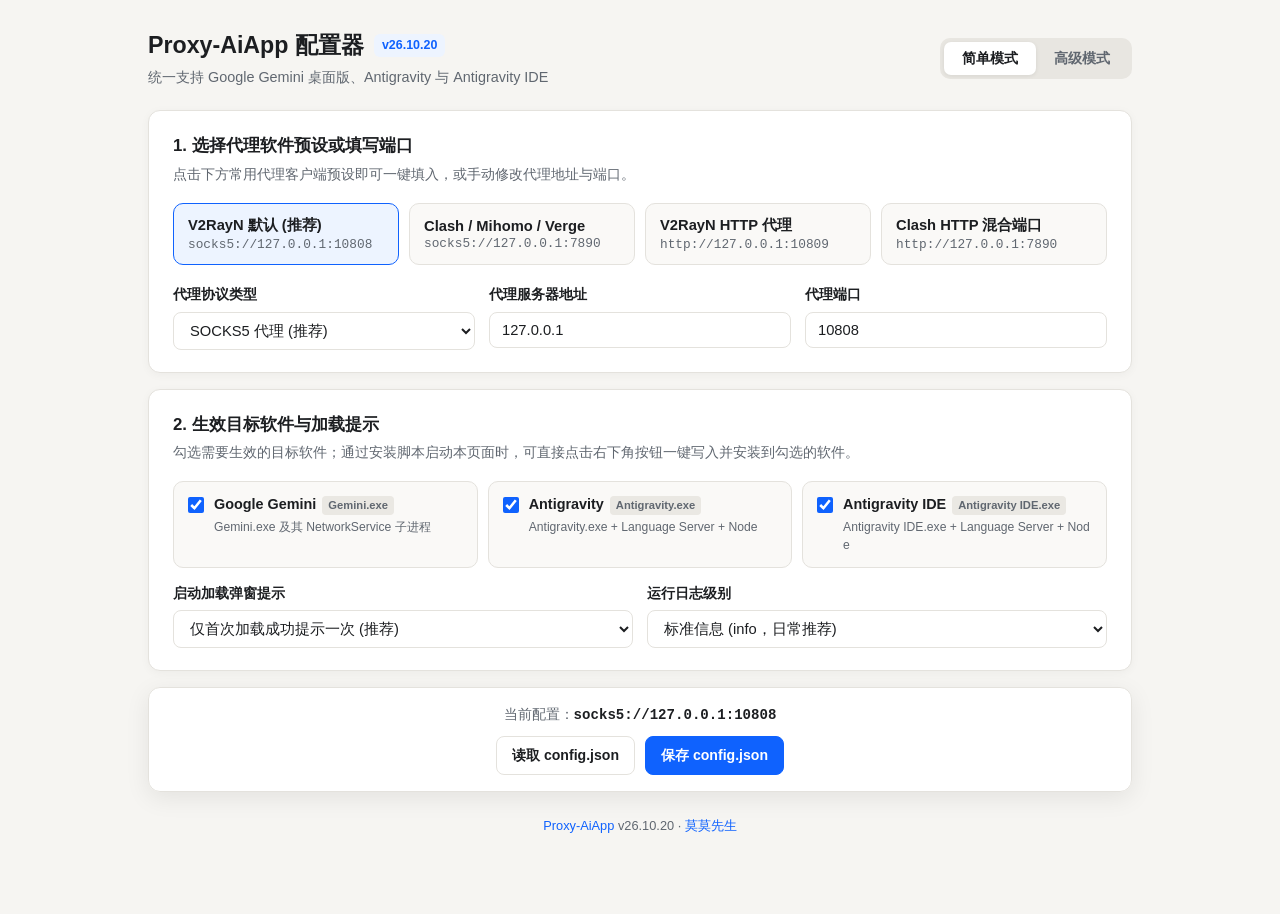
==== resources/config-web/index.html @ a036801f "first commit" ====
<!DOCTYPE html>
<html lang="zh-CN">
<head>
  <meta charset="UTF-8">
  <meta name="viewport" content="width=device-width, initial-scale=1.0">
  <title>Proxy-AiApp 配置器 v26.10.20</title>
  <style>
    :root {
      --bg: #f6f5f2;
      --card: #ffffff;
      --border: #e4e2dd;
      --text: #1c1e21;
      --muted: #606770;
      --accent: #0f62fe;
      --accent-hover: #0043ce;
      --accent-soft: #edf4ff;
      --success: #198038;
      --success-bg: #defbe6;
      --warn: #b28600;
      --radius: 12px;
      --shadow: 0 2px 10px rgba(0, 0, 0, 0.04);
    }

    * {
      box-sizing: border-box;
      margin: 0;
      padding: 0;
    }

    body {
      font-family: -apple-system, BlinkMacSystemFont, "Segoe UI", "Microsoft YaHei", sans-serif;
      background: var(--bg);
      color: var(--text);
      line-height: 1.5;
      padding: 28px 16px 80px;
    }

    .container {
      max-width: 984px;
      margin: 0 auto;
    }

    /* 顶部栏 */
    .header {
      display: flex;
      flex-wrap: wrap;
      align-items: center;
      justify-content: space-between;
      gap: 16px;
      margin-bottom: 22px;
    }

    .title-group h1 {
      font-size: 1.45rem;
      font-weight: 700;
      display: flex;
      align-items: center;
      gap: 10px;
    }

    .badge {
      font-size: 0.78rem;
      font-weight: 600;
      padding: 2px 8px;
      border-radius: 6px;
      background: var(--accent-soft);
      color: var(--accent);
    }

    .badge-online {
      font-size: 0.76rem;
      font-weight: 600;
      padding: 2px 9px;
      border-radius: 6px;
      background: var(--success-bg);
      color: var(--success);
      display: none;
    }

    .title-group p {
      color: var(--muted);
      font-size: 0.9rem;
      margin-top: 4px;
    }

    /* 模式切换按钮组 */
    .mode-switch {
      display: inline-flex;
      background: #e8e6e1;
      padding: 4px;
      border-radius: 10px;
    }

    .mode-btn {
      border: none;
      background: transparent;
      color: var(--muted);
      font-size: 0.9rem;
      font-weight: 600;
      padding: 7px 18px;
      border-radius: 7px;
      cursor: pointer;
      transition: all 0.15s ease;
    }

    .mode-btn.active {
      background: var(--card);
      color: var(--text);
      box-shadow: 0 1px 4px rgba(0, 0, 0, 0.08);
    }

    /* 卡片通用 */
    .card {
      background: var(--card);
      border: 1px solid var(--border);
      border-radius: var(--radius);
      padding: 22px 24px;
      margin-bottom: 16px;
      box-shadow: var(--shadow);
    }

    .card-title {
      font-size: 1.05rem;
      font-weight: 700;
      margin-bottom: 6px;
      display: flex;
      align-items: center;
      justify-content: space-between;
    }

    .card-desc {
      font-size: 0.86rem;
      color: var(--muted);
      margin-bottom: 18px;
    }

    /* 一键预设网格 */
    .preset-grid {
      display: grid;
      grid-template-columns: repeat(auto-fit, minmax(175px, 1fr));
      gap: 10px;
      margin-bottom: 20px;
    }

    .preset-item {
      border: 1.5px solid var(--border);
      border-radius: 10px;
      padding: 12px 14px;
      cursor: pointer;
      background: #faf9f7;
      transition: all 0.15s ease;
      text-align: left;
    }

    .preset-item:hover {
      border-color: var(--accent);
      background: var(--accent-soft);
    }

    .preset-item.active {
      border-color: var(--accent);
      background: var(--accent-soft);
    }

    .preset-name {
      font-weight: 700;
      font-size: 0.92rem;
      color: var(--text);
    }

    .preset-detail {
      font-size: 0.8rem;
      color: var(--muted);
      margin-top: 2px;
      font-family: ui-monospace, SFMono-Regular, Consolas, monospace;
    }

    /* 表单布局 */
    .form-grid {
      display: grid;
      grid-template-columns: repeat(auto-fit, minmax(200px, 1fr));
      gap: 14px;
    }

    .field {
      display: flex;
      flex-direction: column;
      gap: 6px;
    }

    .field label {
      font-size: 0.85rem;
      font-weight: 600;
      color: var(--text);
    }

    .field input,
    .field select,
    .field textarea {
      width: 100%;
      padding: 9px 12px;
      border: 1px solid var(--border);
      border-radius: 8px;
      font-size: 0.92rem;
      background: #fff;
      color: var(--text);
      outline: none;
      transition: border-color 0.15s ease;
    }

    .field input:focus,
    .field select:focus,
    .field textarea:focus {
      border-color: var(--accent);
    }

    /* 目标应用勾选框 */
    .app-grid {
      display: grid;
      grid-template-columns: repeat(auto-fit, minmax(220px, 1fr));
      gap: 10px;
    }

    .app-check {
      display: flex;
      align-items: flex-start;
      gap: 10px;
      padding: 12px 14px;
      border: 1px solid var(--border);
      border-radius: 10px;
      background: #faf9f7;
      cursor: pointer;
      user-select: none;
    }

    .app-check input[type="checkbox"] {
      margin-top: 3px;
      width: 16px;
      height: 16px;
      accent-color: var(--accent);
    }

    .app-check-title {
      font-size: 0.9rem;
      font-weight: 600;
      display: flex;
      align-items: center;
      gap: 6px;
      flex-wrap: wrap;
    }

    .install-tag {
      font-size: 0.7rem;
      font-weight: 600;
      padding: 1px 6px;
      border-radius: 4px;
      background: #eae8e3;
      color: var(--muted);
    }

    .install-tag.installed {
      background: var(--success-bg);
      color: var(--success);
    }

    .app-check-sub {
      font-size: 0.76rem;
      color: var(--muted);
      margin-top: 2px;
      word-break: break-all;
    }

    /* 底部操作栏 */
    .action-bar {
      position: sticky;
      bottom: 14px;
      background: rgba(255, 255, 255, 0.96);
      backdrop-filter: blur(8px);
      border: 1px solid var(--border);
      border-radius: var(--radius);
      padding: 16px 24px;
      display: flex;
      flex-direction: column;
      align-items: center;
      justify-content: center;
      text-align: center;
      gap: 10px;
      box-shadow: 0 6px 24px rgba(0, 0, 0, 0.08);
      z-index: 20;
    }

    .status-text {
      font-size: 0.88rem;
      color: var(--muted);
    }

    .status-text strong {
      color: var(--text);
      font-family: ui-monospace, SFMono-Regular, Consolas, monospace;
    }

    .btn-group {
      display: flex;
      flex-wrap: wrap;
      align-items: center;
      justify-content: center;
      gap: 10px;
    }

    .btn {
      border: 1px solid var(--border);
      background: #ffffff;
      color: var(--text);
      font-size: 0.88rem;
      font-weight: 600;
      padding: 9px 15px;
      border-radius: 8px;
      cursor: pointer;
      transition: all 0.15s ease;
    }

    .btn:hover {
      background: #f3f1ed;
    }

    .btn-primary {
      background: var(--accent);
      border-color: var(--accent);
      color: #ffffff;
    }

    .btn-primary:hover {
      background: var(--accent-hover);
    }

    .btn-success {
      background: var(--success);
      border-color: var(--success);
      color: #ffffff;
    }

    .btn-success:hover {
      background: #0e6027;
    }

    .advanced-only {
      display: none;
    }

    body.mode-advanced .advanced-only {
      display: block;
    }

    .json-area {
      width: 100%;
      padding: 12px 14px;
      border: 1px solid var(--border);
      border-radius: 8px;
      background: #faf9f7;
      color: var(--text);
      outline: none;
      font-family: ui-monospace, SFMono-Regular, Consolas, monospace;
      font-size: 0.84rem;
      min-height: 240px;
      resize: vertical;
      line-height: 1.5;
    }

    .toast {
      position: fixed;
      top: 20px;
      right: 20px;
      background: #1e293b;
      color: #ffffff;
      padding: 10px 18px;
      border-radius: 8px;
      font-size: 0.86rem;
      opacity: 0;
      pointer-events: none;
      transform: translateY(-8px);
      transition: all 0.2s ease;
      z-index: 100;
    }

    .toast.show {
      opacity: 1;
      transform: translateY(0);
    }

    .footer {
      margin-top: 24px;
      text-align: center;
      font-size: 0.8rem;
      color: var(--muted);
    }

    .footer a {
      color: var(--accent);
      text-decoration: none;
    }
  </style>
</head>
<body>
  <div class="container">
    <div class="header">
      <div class="title-group">
        <h1>
          Proxy-AiApp 配置器
          <span class="badge">v26.10.20</span>
          <span class="badge-online" id="localBridgeBadge">本地直写服务已连接</span>
        </h1>
        <p id="subHeaderText">统一支持 Google Gemini 桌面版、Antigravity 与 Antigravity IDE</p>
      </div>
      <div class="mode-switch">
        <button type="button" class="mode-btn active" id="btnSimple" onclick="setMode('simple')">简单模式</button>
        <button type="button" class="mode-btn" id="btnAdvanced" onclick="setMode('advanced')">高级模式</button>
      </div>
    </div>

    <!-- 第一步：代理服务器设置（简单/高级共用） -->
    <div class="card">
      <div class="card-title">1. 选择代理软件预设或填写端口</div>
      <div class="card-desc">点击下方常用代理客户端预设即可一键填入，或手动修改代理地址与端口。</div>

      <div class="preset-grid">
        <button type="button" class="preset-item active" id="preset-v2ray-socks" onclick="applyPreset('socks5', '127.0.0.1', 10808, 'preset-v2ray-socks')">
          <div class="preset-name">V2RayN 默认 (推荐)</div>
          <div class="preset-detail">socks5://127.0.0.1:10808</div>
        </button>
        <button type="button" class="preset-item" id="preset-clash-socks" onclick="applyPreset('socks5', '127.0.0.1', 7890, 'preset-clash-socks')">
          <div class="preset-name">Clash / Mihomo / Verge</div>
          <div class="preset-detail">socks5://127.0.0.1:7890</div>
        </button>
        <button type="button" class="preset-item" id="preset-v2ray-http" onclick="applyPreset('http', '127.0.0.1', 10809, 'preset-v2ray-http')">
          <div class="preset-name">V2RayN HTTP 代理</div>
          <div class="preset-detail">http://127.0.0.1:10809</div>
        </button>
        <button type="button" class="preset-item" id="preset-clash-http" onclick="applyPreset('http', '127.0.0.1', 7890, 'preset-clash-http')">
          <div class="preset-name">Clash HTTP 混合端口</div>
          <div class="preset-detail">http://127.0.0.1:7890</div>
        </button>
      </div>

      <div class="form-grid">
        <div class="field">
          <label for="proxyType">代理协议类型</label>
          <select id="proxyType" onchange="onFormChange()">
            <option value="socks5">SOCKS5 代理 (推荐)</option>
            <option value="http">HTTP 代理 (支持 CONNECT)</option>
          </select>
        </div>
        <div class="field">
          <label for="proxyHost">代理服务器地址</label>
          <input type="text" id="proxyHost" value="127.0.0.1" placeholder="127.0.0.1" oninput="onFormChange()">
        </div>
        <div class="field">
          <label for="proxyPort">代理端口</label>
          <input type="number" id="proxyPort" value="10808" min="1" max="65535" oninput="onFormChange()">
        </div>
      </div>
    </div>

    <!-- 第二步：生效目标与提示行为 -->
    <div class="card">
      <div class="card-title">2. 生效目标软件与加载提示</div>
      <div class="card-desc">勾选需要生效的目标软件；通过安装脚本启动本页面时，可直接点击右下角按钮一键写入并安装到勾选的软件。</div>

      <div class="app-grid" style="margin-bottom: 16px;">
        <label class="app-check">
          <input type="checkbox" id="chkGemini" checked onchange="onTargetCheckChange()">
          <div>
            <div class="app-check-title">
              Google Gemini
              <span class="install-tag" id="tagGemini">Gemini.exe</span>
            </div>
            <div class="app-check-sub" id="subGemini">Gemini.exe 及其 NetworkService 子进程</div>
          </div>
        </label>
        <label class="app-check">
          <input type="checkbox" id="chkAntigravity" checked onchange="onTargetCheckChange()">
          <div>
            <div class="app-check-title">
              Antigravity
              <span class="install-tag" id="tagAntigravity">Antigravity.exe</span>
            </div>
            <div class="app-check-sub" id="subAntigravity">Antigravity.exe + Language Server + Node</div>
          </div>
        </label>
        <label class="app-check">
          <input type="checkbox" id="chkAntigravityIde" checked onchange="onTargetCheckChange()">
          <div>
            <div class="app-check-title">
              Antigravity IDE
              <span class="install-tag" id="tagAntigravityIde">Antigravity IDE.exe</span>
            </div>
            <div class="app-check-sub" id="subAntigravityIde">Antigravity IDE.exe + Language Server + Node</div>
          </div>
        </label>
      </div>

      <div class="form-grid">
        <div class="field">
          <label for="uiNotify">启动加载弹窗提示</label>
          <select id="uiNotify" onchange="onFormChange()">
            <option value="once">仅首次加载成功提示一次 (推荐)</option>
            <option value="none">静默运行 (成功时不弹窗)</option>
            <option value="always">每次启动软件都弹窗提示</option>
          </select>
        </div>
        <div class="field">
          <label for="logLevel">运行日志级别</label>
          <select id="logLevel" onchange="onFormChange()">
            <option value="info">标准信息 (info，日常推荐)</option>
            <option value="debug">详细调试 (debug，排查问题时开启)</option>
            <option value="warn">仅警告与错误 (warn)</option>
            <option value="error">仅错误 (error)</option>
          </select>
        </div>
      </div>
    </div>

    <!-- 高级模式专属：协议策略与 FakeIP -->
    <div class="card advanced-only">
      <div class="card-title">3. 网络协议策略与 FakeIP (高级)</div>
      <div class="card-desc">默认已针对 Gemini 与 Antigravity 调优：开启 FakeIP 并阻断 QUIC(UDP) 以强制稳定走 TCP 代理隧道。</div>

      <div class="form-grid">
        <div class="field">
          <label for="fakeIpEnabled">FakeIP 虚拟域名映射</label>
          <select id="fakeIpEnabled" onchange="onFormChange()">
            <option value="true">开启 (推荐，防 DNS 污染并按域名分流)</option>
            <option value="false">关闭</option>
          </select>
        </div>
        <div class="field">
          <label for="fakeIpCidr">FakeIP 地址池网段</label>
          <input type="text" id="fakeIpCidr" value="198.18.0.0/15" oninput="onFormChange()">
        </div>
        <div class="field">
          <label for="udpMode">UDP / QUIC 处理策略</label>
          <select id="udpMode" onchange="onFormChange()">
            <option value="block">阻断 UDP 迫使回退 TCP (block，推荐最稳)</option>
            <option value="auto">自动 (SOCKS5 尝试 UDP Associate)</option>
            <option value="proxy">强制走 SOCKS5 UDP 代理 (proxy)</option>
            <option value="direct">UDP 直连 (direct)</option>
          </select>
        </div>
        <div class="field">
          <label for="ipv6Mode">IPv6 处理策略</label>
          <select id="ipv6Mode" onchange="onFormChange()">
            <option value="block">阻止纯 IPv6 连接防泄漏 (block，推荐)</option>
            <option value="proxy">IPv6 走代理 (proxy)</option>
            <option value="direct">IPv6 直连 (direct)</option>
          </select>
        </div>
        <div class="field">
          <label for="dnsMode">DNS (53 端口) 策略</label>
          <select id="dnsMode" onchange="onFormChange()">
            <option value="direct">直连并配合 FakeIP 拦截 (direct，推荐)</option>
            <option value="proxy">53 端口走代理 (proxy)</option>
          </select>
        </div>
        <div class="field">
          <label for="allowedPorts">允许走代理的目标端口 (逗号分隔)</label>
          <input type="text" id="allowedPorts" value="80, 443" placeholder="80, 443 (留空表示全部端口)" oninput="onFormChange()">
        </div>
      </div>
    </div>

    <!-- 高级模式专属：超时与进程列表 -->
    <div class="card advanced-only">
      <div class="card-title">4. 超时控制与目标进程列表 (高级)</div>
      <div class="card-desc">一行一个进程名，子进程注入器会按此列表自动注入代理 Hook。</div>

      <div class="form-grid" style="margin-bottom: 14px;">
        <div class="field">
          <label for="connectTimeout">连接超时 (毫秒)</label>
          <input type="number" id="connectTimeout" value="5000" min="500" max="60000" oninput="onFormChange()">
        </div>
        <div class="field">
          <label for="sendTimeout">发送超时 (毫秒)</label>
          <input type="number" id="sendTimeout" value="5000" min="500" max="60000" oninput="onFormChange()">
        </div>
        <div class="field">
          <label for="recvTimeout">接收超时 (毫秒)</label>
          <input type="number" id="recvTimeout" value="5000" min="500" max="60000" oninput="onFormChange()">
        </div>
      </div>

      <div class="field">
        <label for="targetProcesses">目标进程列表 (每行一个可执行文件名)</label>
        <textarea id="targetProcesses" rows="6" class="json-area" style="min-height: 130px;" oninput="onFormChange()"></textarea>
      </div>
    </div>

    <!-- 高级模式专属：JSON 实时预览 -->
    <div class="card advanced-only">
      <div class="card-title">5. config.json 实时预览</div>
      <div class="card-desc">可以直接复制下方内容保存到应用目录的 config.json 中。</div>
      <textarea id="jsonPreview" class="json-area" readonly></textarea>
    </div>

    <!-- 底部操作栏 -->
    <div class="action-bar">
      <div class="status-text">
        当前配置：<strong id="summaryText">socks5://127.0.0.1:10808</strong>
      </div>
      <div class="btn-group">
        <input type="file" id="fileInput" accept=".json,application/json" style="display:none" onchange="onFileSelected(event)">
        <button type="button" class="btn" id="btnOpenFile" onclick="openConfigFile()">读取 config.json</button>
        <button type="button" class="btn btn-primary" id="btnSaveOnly" onclick="saveConfigFile()">保存 config.json</button>
        <button type="button" class="btn btn-success" id="btnSaveAndInstall" style="display:none" onclick="saveAndInstall()">保存并一键安装到勾选软件</button>
      </div>
    </div>

    <div class="footer">
      <a href="https://github.com/hcllmsx/proxy-aiapp" target="_blank" rel="noopener">Proxy-AiApp</a> v26.10.20 · <a href="https://space.bilibili.com/255947051" target="_blank" rel="noopener">莫莫先生</a>
    </div>
  </div>

  <div class="toast" id="toast">已保存</div>

  <script>
    let currentFileHandle = null;
    let extraConfigState = null;
    let hasLocalBackend = false;

    const DEFAULT_PROCESSES = [
      "Antigravity.exe",
      "Antigravity IDE.exe",
      "Gemini.exe",
      "language_server_windows_x64.exe",
      "language_server.exe",
      "node.exe",
      "agy.exe"
    ];

    function showToast(msg) {
      const el = document.getElementById('toast');
      el.textContent = msg;
      el.classList.add('show');
      clearTimeout(showToast._timer);
      showToast._timer = setTimeout(() => el.classList.remove('show'), 2600);
    }

    function setMode(mode) {
      const isAdv = mode === 'advanced';
      document.body.classList.toggle('mode-advanced', isAdv);
      document.getElementById('btnSimple').classList.toggle('active', !isAdv);
      document.getElementById('btnAdvanced').classList.toggle('active', isAdv);
    }

    function applyPreset(type, host, port, presetId) {
      document.getElementById('proxyType').value = type;
      document.getElementById('proxyHost').value = host;
      document.getElementById('proxyPort').value = port;
      document.querySelectorAll('.preset-item').forEach(btn => {
        btn.classList.toggle('active', btn.id === presetId);
      });
      onFormChange();
    }

    function syncPresetHighlight() {
      const type = document.getElementById('proxyType').value;
      const host = document.getElementById('proxyHost').value.trim();
      const port = Number(document.getElementById('proxyPort').value);
      const map = {
        'socks5:127.0.0.1:10808': 'preset-v2ray-socks',
        'socks5:127.0.0.1:7890': 'preset-clash-socks',
        'http:127.0.0.1:10809': 'preset-v2ray-http',
        'http:127.0.0.1:7890': 'preset-clash-http'
      };
      const activeId = map[`${type}:${host}:${port}`] || '';
      document.querySelectorAll('.preset-item').forEach(btn => {
        btn.classList.toggle('active', btn.id === activeId);
      });
    }

    function onTargetCheckChange() {
      const lines = document.getElementById('targetProcesses').value
        .split(/\r?\n/)
        .map(s => s.trim())
        .filter(Boolean);
      const set = new Set(lines);

      const toggleProc = (checked, name) => {
        for (const item of Array.from(set)) {
          if (item.toLowerCase() === name.toLowerCase()) set.delete(item);
        }
        if (checked) set.add(name);
      };

      toggleProc(document.getElementById('chkGemini').checked, 'Gemini.exe');
      toggleProc(document.getElementById('chkAntigravity').checked, 'Antigravity.exe');
      toggleProc(document.getElementById('chkAntigravityIde').checked, 'Antigravity IDE.exe');

      ['language_server_windows_x64.exe', 'language_server.exe', 'node.exe', 'agy.exe'].forEach(p => {
        const exists = Array.from(set).some(x => x.toLowerCase() === p.toLowerCase());
        if (!exists) set.add(p);
      });

      document.getElementById('targetProcesses').value = Array.from(set).join('\n');
      onFormChange();
    }

    function syncCheckboxesFromProcessList(list) {
      const lower = new Set((list || []).map(s => String(s).toLowerCase()));
      document.getElementById('chkGemini').checked = lower.has('gemini.exe');
      document.getElementById('chkAntigravity').checked = lower.has('antigravity.exe');
      document.getElementById('chkAntigravityIde').checked = lower.has('antigravity ide.exe');
    }

    function buildConfigObject() {
      const type = document.getElementById('proxyType').value;
      const host = document.getElementById('proxyHost').value.trim() || '127.0.0.1';
      const port = Math.max(0, Math.min(65535, parseInt(document.getElementById('proxyPort').value, 10) || 10808));

      const allowedPortsRaw = document.getElementById('allowedPorts').value;
      const allowedPorts = allowedPortsRaw
        .split(/[,\s]+/)
        .map(s => parseInt(s.trim(), 10))
        .filter(n => Number.isInteger(n) && n >= 1 && n <= 65535);

      const procLines = document.getElementById('targetProcesses').value
        .split(/\r?\n/)
        .map(s => s.trim())
        .filter(Boolean);

      const base = extraConfigState ? JSON.parse(JSON.stringify(extraConfigState)) : {};

      const cfg = Object.assign({}, base, {
        _version: "26.10.20",
        log_level: document.getElementById('logLevel').value,
        proxy: {
          host,
          port,
          type
        },
        fake_ip: {
          enabled: document.getElementById('fakeIpEnabled').value === 'true',
          cidr: document.getElementById('fakeIpCidr').value.trim() || '198.18.0.0/15'
        },
        timeout: {
          connect_ms: parseInt(document.getElementById('connectTimeout').value, 10) || 5000,
          send_ms: parseInt(document.getElementById('sendTimeout').value, 5000) || 5000,
          recv_ms: parseInt(document.getElementById('recvTimeout').value, 5000) || 5000
        },
        proxy_rules: Object.assign({}, base.proxy_rules || {}, {
          allowed_ports: allowedPorts,
          dns_mode: document.getElementById('dnsMode').value,
          ipv6_mode: document.getElementById('ipv6Mode').value,
          udp_mode: document.getElementById('udpMode').value,
          udp_fallback: "block",
          routing: (base.proxy_rules && base.proxy_rules.routing) ? base.proxy_rules.routing : {
            enabled: true,
            priority_mode: "order",
            default_action: "proxy",
            use_default_private: true,
            rules: []
          }
        }),
        child_injection: true,
        child_injection_mode: "filtered",
        child_injection_exclude: [
          "GeminiCrashpadHandler.exe",
          "chrome_crashpad_handler.exe"
        ],
        target_processes: procLines.length ? procLines : DEFAULT_PROCESSES.slice(),
        traffic_logging: Boolean(base.traffic_logging),
        diagnostics: base.diagnostics || { agent_ip_probe: false },
        ui: {
          load_notify: document.getElementById('uiNotify').value
        },
        updates: base.updates || {
          enabled: false,
          check_delay_ms: 15000,
          timeout_ms: 5000,
          notify_once: true,
          allow_insecure_mirrors: true,
          mirrors: [
            "https://gh-proxy.org/",
            "https://hk.gh-proxy.org/",
            "https://cdn.gh-proxy.org/",
            "https://edgeone.gh-proxy.org/"
          ]
        }
      });

      return cfg;
    }

    function onFormChange() {
      syncPresetHighlight();
      const cfg = buildConfigObject();
      syncCheckboxesFromProcessList(cfg.target_processes);
      document.getElementById('summaryText').textContent = `${cfg.proxy.type}://${cfg.proxy.host}:${cfg.proxy.port}`;
      document.getElementById('jsonPreview').value = JSON.stringify(cfg, null, 2);
    }

    function applyConfigToForm(cfg) {
      extraConfigState = cfg;
      if (cfg.proxy) {
        document.getElementById('proxyType').value = (cfg.proxy.type || 'socks5').toLowerCase() === 'http' ? 'http' : 'socks5';
        document.getElementById('proxyHost').value = cfg.proxy.host || '127.0.0.1';
        document.getElementById('proxyPort').value = cfg.proxy.port ?? 10808;
      } else if (Array.isArray(cfg.proxies) && cfg.proxies.length > 0) {
        const p = cfg.proxies[0];
        document.getElementById('proxyType').value = (p.type || 'socks5').toLowerCase() === 'http' ? 'http' : 'socks5';
        document.getElementById('proxyHost').value = p.host || '127.0.0.1';
        document.getElementById('proxyPort').value = p.port ?? 10808;
      }
      if (cfg.log_level) {
        document.getElementById('logLevel').value = cfg.log_level;
      }
      if (cfg.ui && cfg.ui.load_notify) {
        document.getElementById('uiNotify').value = cfg.ui.load_notify;
      }
      if (cfg.fake_ip) {
        document.getElementById('fakeIpEnabled').value = cfg.fake_ip.enabled !== false ? 'true' : 'false';
        document.getElementById('fakeIpCidr').value = cfg.fake_ip.cidr || '198.18.0.0/15';
      }
      if (cfg.timeout) {
        document.getElementById('connectTimeout').value = cfg.timeout.connect_ms || cfg.timeout.connect || 5000;
        document.getElementById('sendTimeout').value = cfg.timeout.send_ms || cfg.timeout.send || 5000;
        document.getElementById('recvTimeout').value = cfg.timeout.recv_ms || cfg.timeout.recv || 5000;
      }
      if (cfg.proxy_rules) {
        if (Array.isArray(cfg.proxy_rules.allowed_ports)) {
          document.getElementById('allowedPorts').value = cfg.proxy_rules.allowed_ports.join(', ');
        }
        if (cfg.proxy_rules.dns_mode) document.getElementById('dnsMode').value = cfg.proxy_rules.dns_mode;
        if (cfg.proxy_rules.ipv6_mode) document.getElementById('ipv6Mode').value = cfg.proxy_rules.ipv6_mode;
        if (cfg.proxy_rules.udp_mode) document.getElementById('udpMode').value = cfg.proxy_rules.udp_mode;
      }
      const procs = Array.isArray(cfg.target_processes) && cfg.target_processes.length
        ? cfg.target_processes.slice()
        : DEFAULT_PROCESSES.slice();
      if (!procs.some(p => String(p).toLowerCase() === 'gemini.exe')) {
        procs.push('Gemini.exe');
      }
      document.getElementById('targetProcesses').value = procs.join('\n');
      syncCheckboxesFromProcessList(procs);
      onFormChange();
    }

    function updateDetectedTargetsUI(targets) {
      if (!Array.isArray(targets)) return;
      const map = {
        gemini: { tag: 'tagGemini', sub: 'subGemini' },
        antigravity: { tag: 'tagAntigravity', sub: 'subAntigravity' },
        antigravity_ide: { tag: 'tagAntigravityIde', sub: 'subAntigravityIde' }
      };
      targets.forEach(t => {
        const ui = map[t.key];
        if (!ui) return;
        const tagEl = document.getElementById(ui.tag);
        const subEl = document.getElementById(ui.sub);
        if (t.found) {
          tagEl.textContent = t.installed ? '已安装代理' : '已检测到软件';
          tagEl.classList.toggle('installed', Boolean(t.installed));
          subEl.textContent = t.directory;
        } else {
          tagEl.textContent = '本机未检测到';
          tagEl.classList.remove('installed');
        }
      });
    }

    async function probeLocalBackend() {
      if (!location.protocol.startsWith('http')) return;
      try {
        const res = await fetch('/api/status', { cache: 'no-store' });
        if (!res.ok) return;
        const data = await res.json();
        hasLocalBackend = true;
        document.getElementById('localBridgeBadge').style.display = 'inline-block';
        document.getElementById('btnSaveAndInstall').style.display = 'inline-block';
        document.getElementById('btnSaveOnly').textContent = '直接保存 config.json';
        if (data.config) {
          applyConfigToForm(data.config);
        }
        if (data.targets) {
          updateDetectedTargetsUI(data.targets);
        }
      } catch (_) {}
    }

    async function openConfigFile() {
      if (hasLocalBackend) {
        try {
          const res = await fetch('/api/status', { cache: 'no-store' });
          if (res.ok) {
            const data = await res.json();
            if (data.config) {
              applyConfigToForm(data.config);
              showToast('已重新读取本地 config.json');
              return;
            }
          }
        } catch (_) {}
      }
      if (window.showOpenFilePicker) {
        try {
          const [handle] = await window.showOpenFilePicker({
            types: [{ description: 'JSON 配置文件', accept: { 'application/json': ['.json'] } }]
          });
          currentFileHandle = handle;
          const file = await handle.getFile();
          const text = await file.text();
          applyConfigToForm(JSON.parse(text));
          showToast('已读取: ' + file.name);
          return;
        } catch (e) {
          if (e && e.name === 'AbortError') return;
        }
      }
      document.getElementById('fileInput').click();
    }

    function onFileSelected(event) {
      const file = event.target.files && event.target.files[0];
      if (!file) return;
      const reader = new FileReader();
      reader.onload = () => {
        try {
          applyConfigToForm(JSON.parse(String(reader.result)));
          showToast('已读取: ' + file.name);
        } catch (err) {
          alert('解析 JSON 失败: ' + err.message);
        }
      };
      reader.readAsText(file, 'utf-8');
      event.target.value = '';
    }

    async function saveConfigFile() {
      const content = document.getElementById('jsonPreview').value + '\n';
      if (hasLocalBackend) {
        try {
          const res = await fetch('/api/save', {
            method: 'POST',
            headers: { 'Content-Type': 'application/json' },
            body: content
          });
          const data = await res.json();
          if (data.ok) {
            showToast('已直接保存到本地 config.json（双击 install.bat 即可安装）');
            return;
          }
          alert('保存失败: ' + (data.error || '未知错误'));
          return;
        } catch (err) {
          alert('请求本地服务失败: ' + err.message);
          return;
        }
      }
      if (currentFileHandle && currentFileHandle.createWritable) {
        try {
          const writable = await currentFileHandle.createWritable();
          await writable.write(content);
          await writable.close();
          showToast('已直接保存至 config.json（双击 install.bat 即可安装）');
          return;
        } catch (_) {}
      }
      if (window.showSaveFilePicker) {
        try {
          const handle = await window.showSaveFilePicker({
            suggestedName: 'config.json',
            types: [{ description: 'JSON 配置文件', accept: { 'application/json': ['.json'] } }]
          });
          currentFileHandle = handle;
          const writable = await handle.createWritable();
          await writable.write(content);
          await writable.close();
          showToast('config.json 已保存（双击 install.bat 即可安装）');
          return;
        } catch (e) {
          if (e && e.name === 'AbortError') return;
        }
      }
      const blob = new Blob([content], { type: 'application/json;charset=utf-8' });
      const url = URL.createObjectURL(blob);
      const a = document.createElement('a');
      a.href = url;
      a.download = 'config.json';
      document.body.appendChild(a);
      a.click();
      a.remove();
      URL.revokeObjectURL(url);
      showToast('已保存 config.json');
    }

    async function saveAndInstall() {
      if (!hasLocalBackend) return;
      const cfg = buildConfigObject();
      const selectedKeys = [];
      if (document.getElementById('chkGemini').checked) selectedKeys.push('gemini');
      if (document.getElementById('chkAntigravity').checked) selectedKeys.push('antigravity');
      if (document.getElementById('chkAntigravityIde').checked) selectedKeys.push('antigravity_ide');

      try {
        const res = await fetch('/api/install', {
          method: 'POST',
          headers: { 'Content-Type': 'application/json' },
          body: JSON.stringify({
            config: cfg,
            targets: selectedKeys
          })
        });
        const data = await res.json();
        if (data.targets) {
          updateDetectedTargetsUI(data.targets);
        }
        if (data.ok) {
          showToast(data.message || '已保存并安装到勾选软件');
        } else {
          alert(data.message || '部分软件安装失败，请先关闭正在运行的目标软件后重试');
        }
      } catch (err) {
        alert('安装请求失败: ' + err.message);
      }
    }

    // 初始化默认进程列表与 JSON
    document.getElementById('targetProcesses').value = DEFAULT_PROCESSES.join('\n');
    onFormChange();
    probeLocalBackend();
  </script>
</body>
</html>
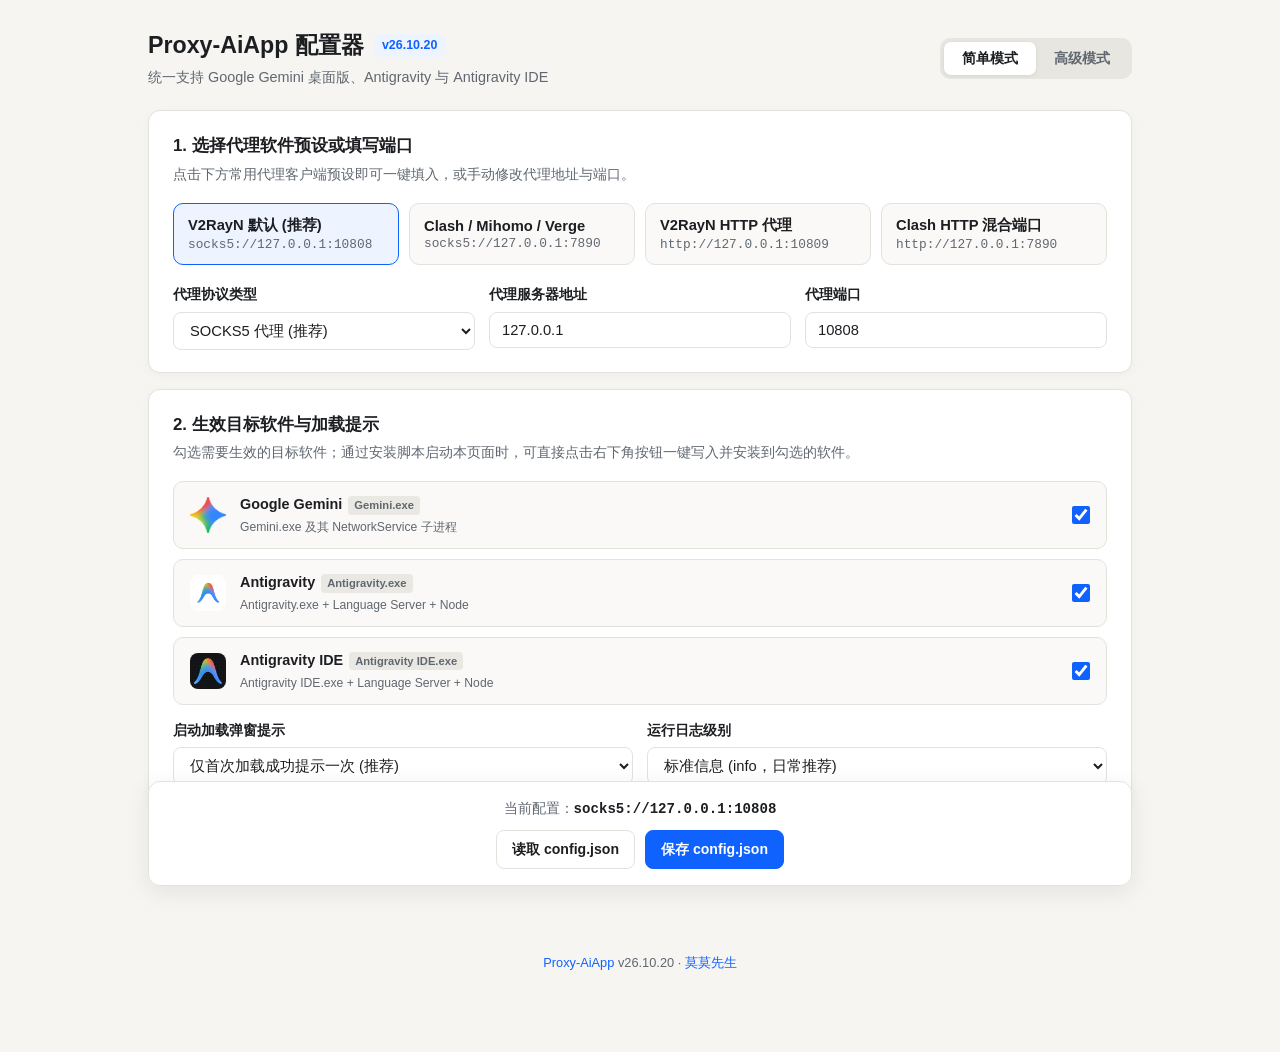
==== commit 4f3d4490: "feat: 配置页面应用列表新增图标并优化布局，本地服务支持静态资源请求" ====
--- a/resources/config-web/index.html
+++ b/resources/config-web/index.html
@@ -4,6 +4,7 @@
   <meta charset="UTF-8">
   <meta name="viewport" content="width=device-width, initial-scale=1.0">
   <title>Proxy-AiApp 配置器 v26.10.20</title>
+  <link rel="icon" type="image/x-icon" href="assets/favicon.ico">
   <style>
     :root {
       --bg: #f6f5f2;
@@ -216,28 +217,52 @@
 
     /* 目标应用勾选框 */
     .app-grid {
-      display: grid;
-      grid-template-columns: repeat(auto-fit, minmax(220px, 1fr));
+      display: flex;
+      flex-direction: column;
       gap: 10px;
     }
 
     .app-check {
       display: flex;
-      align-items: flex-start;
-      gap: 10px;
-      padding: 12px 14px;
+      align-items: center;
+      justify-content: space-between;
+      gap: 14px;
+      padding: 12px 16px;
       border: 1px solid var(--border);
       border-radius: 10px;
       background: #faf9f7;
       cursor: pointer;
       user-select: none;
+      transition: border-color 0.15s ease, background 0.15s ease;
+    }
+
+    .app-check:hover {
+      border-color: var(--accent);
+      background: var(--accent-soft);
+    }
+
+    .app-check-main {
+      display: flex;
+      align-items: center;
+      gap: 14px;
+      flex: 1;
+      min-width: 0;
+    }
+
+    .app-icon {
+      width: 36px;
+      height: 36px;
+      border-radius: 8px;
+      object-fit: contain;
+      flex-shrink: 0;
     }
 
     .app-check input[type="checkbox"] {
-      margin-top: 3px;
-      width: 16px;
-      height: 16px;
+      width: 18px;
+      height: 18px;
       accent-color: var(--accent);
+      flex-shrink: 0;
+      cursor: pointer;
     }
 
     .app-check-title {
@@ -467,34 +492,43 @@
 
       <div class="app-grid" style="margin-bottom: 16px;">
         <label class="app-check">
+          <div class="app-check-main">
+            <img class="app-icon" src="assets/gemini.png" alt="Google Gemini">
+            <div>
+              <div class="app-check-title">
+                Google Gemini
+                <span class="install-tag" id="tagGemini">Gemini.exe</span>
+              </div>
+              <div class="app-check-sub" id="subGemini">Gemini.exe 及其 NetworkService 子进程</div>
+            </div>
+          </div>
           <input type="checkbox" id="chkGemini" checked onchange="onTargetCheckChange()">
-          <div>
-            <div class="app-check-title">
-              Google Gemini
-              <span class="install-tag" id="tagGemini">Gemini.exe</span>
-            </div>
-            <div class="app-check-sub" id="subGemini">Gemini.exe 及其 NetworkService 子进程</div>
-          </div>
         </label>
         <label class="app-check">
+          <div class="app-check-main">
+            <img class="app-icon" src="assets/Antigravity.png" alt="Antigravity">
+            <div>
+              <div class="app-check-title">
+                Antigravity
+                <span class="install-tag" id="tagAntigravity">Antigravity.exe</span>
+              </div>
+              <div class="app-check-sub" id="subAntigravity">Antigravity.exe + Language Server + Node</div>
+            </div>
+          </div>
           <input type="checkbox" id="chkAntigravity" checked onchange="onTargetCheckChange()">
-          <div>
-            <div class="app-check-title">
-              Antigravity
-              <span class="install-tag" id="tagAntigravity">Antigravity.exe</span>
-            </div>
-            <div class="app-check-sub" id="subAntigravity">Antigravity.exe + Language Server + Node</div>
-          </div>
         </label>
         <label class="app-check">
+          <div class="app-check-main">
+            <img class="app-icon" src="assets/Antigravity%20IDE.png" alt="Antigravity IDE">
+            <div>
+              <div class="app-check-title">
+                Antigravity IDE
+                <span class="install-tag" id="tagAntigravityIde">Antigravity IDE.exe</span>
+              </div>
+              <div class="app-check-sub" id="subAntigravityIde">Antigravity IDE.exe + Language Server + Node</div>
+            </div>
+          </div>
           <input type="checkbox" id="chkAntigravityIde" checked onchange="onTargetCheckChange()">
-          <div>
-            <div class="app-check-title">
-              Antigravity IDE
-              <span class="install-tag" id="tagAntigravityIde">Antigravity IDE.exe</span>
-            </div>
-            <div class="app-check-sub" id="subAntigravityIde">Antigravity IDE.exe + Language Server + Node</div>
-          </div>
         </label>
       </div>
 
